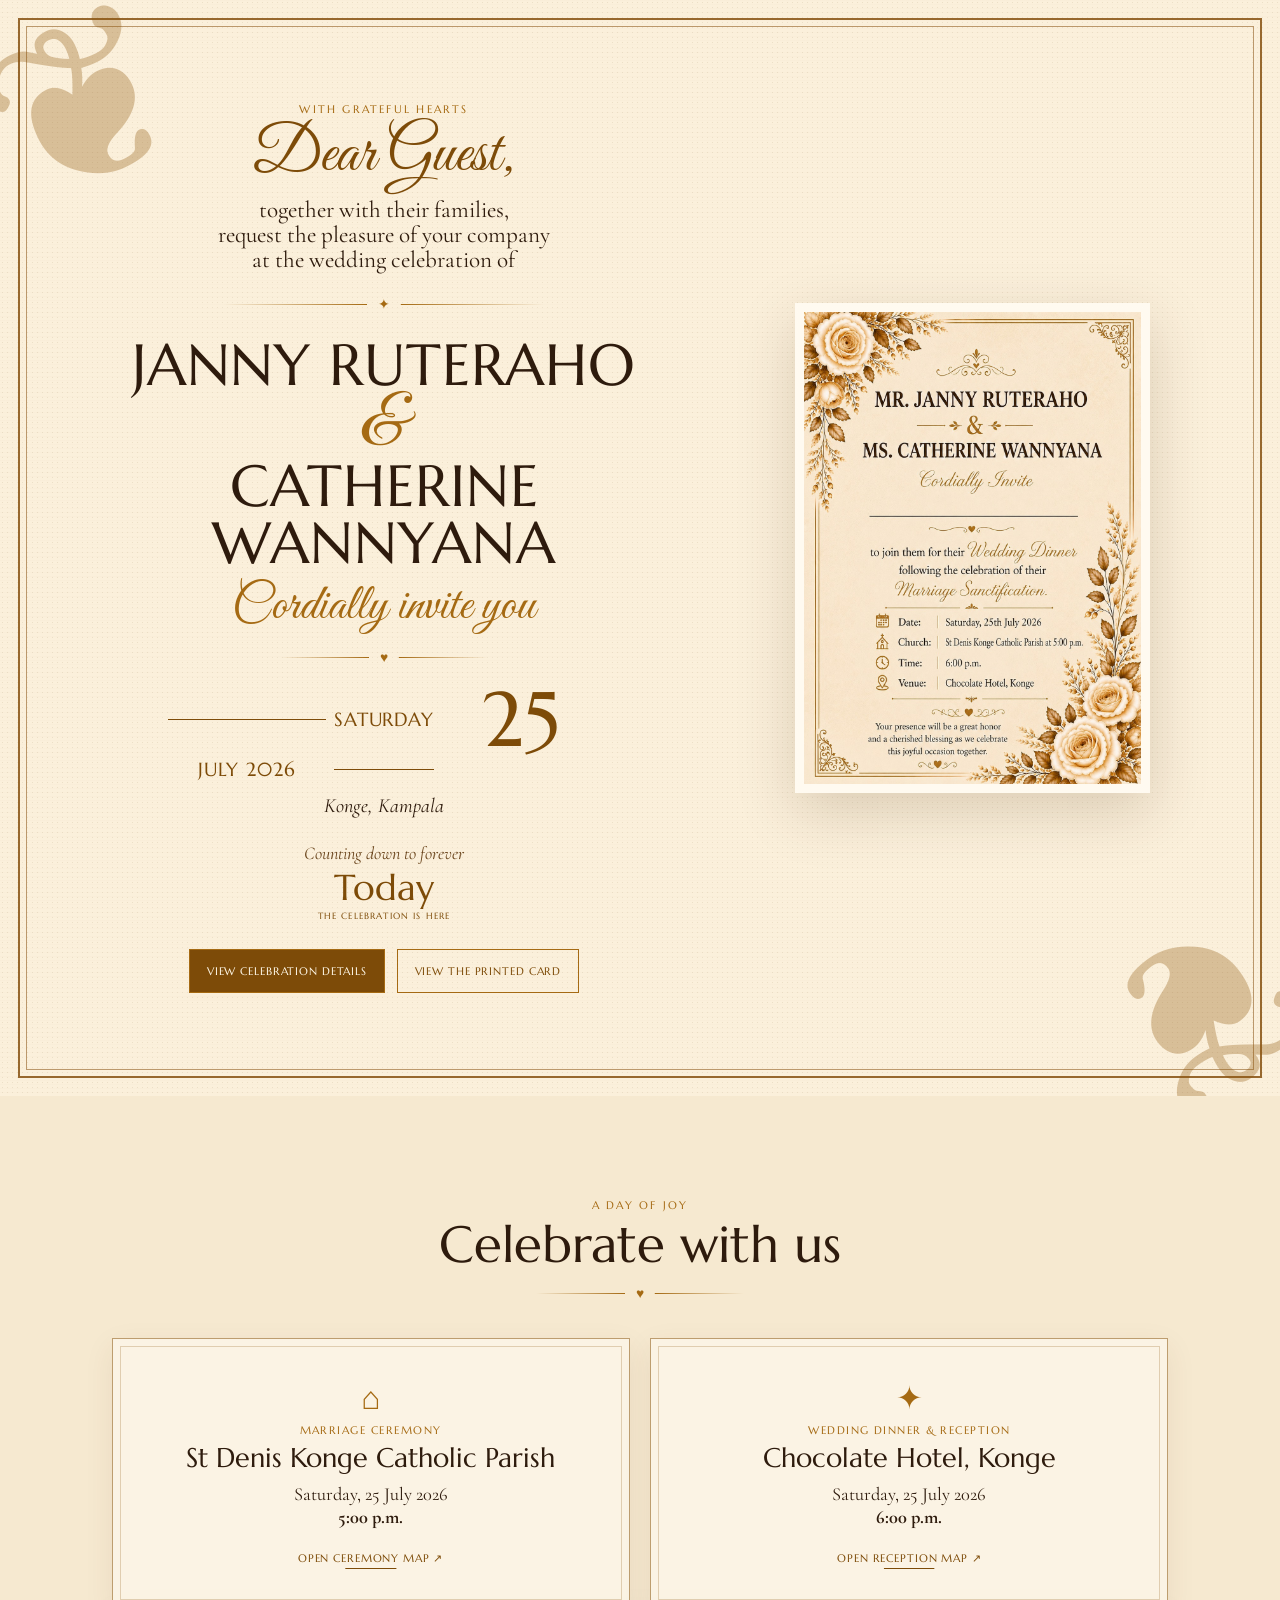
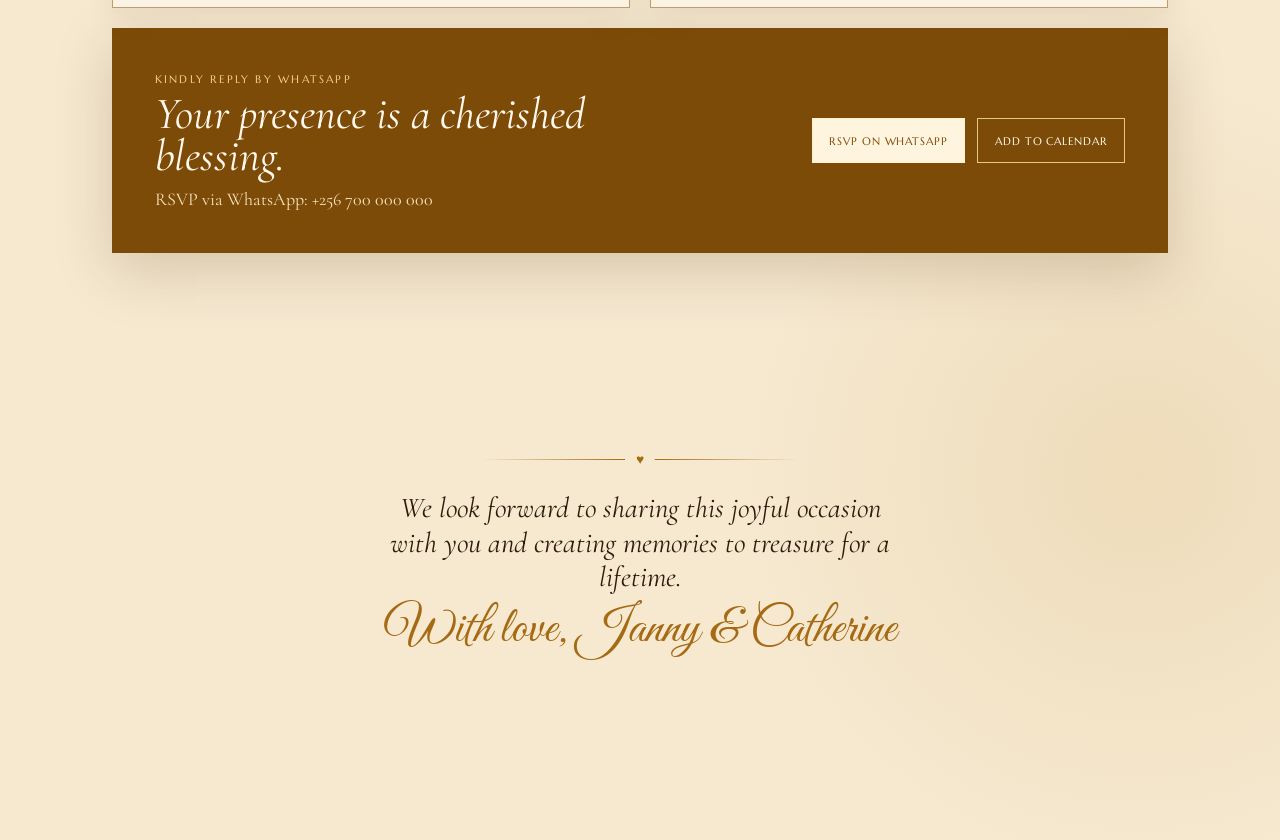
==== index.html @ 7764abf4 "made card" ====
<!doctype html>
<html lang="en">
  <head>
    <meta charset="UTF-8" />
    <meta name="viewport" content="width=device-width, initial-scale=1.0" />
    <meta name="theme-color" content="#7b5015" />
    <meta
      name="description"
      content="The wedding celebration of Janny Ruteraho and Catherine Wannyana."
    />
    <title>Janny & Catherine | Wedding Invitation</title>
    <link rel="preconnect" href="https://fonts.googleapis.com" />
    <link rel="preconnect" href="https://fonts.gstatic.com" crossorigin />
    <link
      href="https://fonts.googleapis.com/css2?family=Cormorant+Garamond:ital,wght@0,400;0,500;0,600;0,700;1,500;1,600&family=Great+Vibes&family=Marcellus&display=swap"
      rel="stylesheet"
    />
    <link rel="stylesheet" href="styles.css" />
  </head>
  <body>
    <main>
      <section class="invitation-shell" aria-labelledby="invitation-title">
        <div class="frame frame-one" aria-hidden="true"></div>
        <div class="frame frame-two" aria-hidden="true"></div>
        <div class="botanical botanical-top" aria-hidden="true">❦</div>
        <div class="botanical botanical-bottom" aria-hidden="true">❦</div>

        <div class="invitation-intro">
          <p class="eyebrow">With grateful hearts</p>
          <p class="personal-greeting">Dear <span id="guest-name">Guest</span>,</p>
          <p class="invitation-copy">together with their families,</p>
          <p class="invitation-copy">request the pleasure of your company</p>
          <p class="invitation-copy">at the wedding celebration of</p>

          <div class="ornament" aria-hidden="true"><span>✦</span></div>
          <h1 id="invitation-title">
            <span>Janny Ruteraho</span>
            <b>&amp;</b>
            <span>Catherine Wannyana</span>
          </h1>
          <p class="script-line">Cordially invite you</p>
          <div class="ornament ornament-small" aria-hidden="true"><span>♥</span></div>

          <div class="date-lockup">
            <span>Saturday</span>
            <strong>25</strong>
            <span>July 2026</span>
          </div>
          <p class="location-summary">Konge, Kampala</p>

          <div class="countdown" aria-label="Countdown to the wedding">
            <p>Counting down to forever</p>
            <div class="countdown-grid" id="countdown" aria-live="polite">
              <span><b id="days">00</b><small>Days</small></span>
              <span><b id="hours">00</b><small>Hours</small></span>
              <span><b id="minutes">00</b><small>Minutes</small></span>
              <span><b id="seconds">00</b><small>Seconds</small></span>
            </div>
          </div>

          <div class="hero-actions">
            <a class="button button-gold" href="#celebration">View celebration details</a>
            <button class="button button-plain" type="button" data-card-open>View the printed card</button>
          </div>
        </div>

        <figure class="card-preview">
          <button type="button" data-card-open aria-label="Open the full wedding invitation card">
            <img src="InvitationCard.jpeg" alt="The printed wedding invitation for Janny Ruteraho and Catherine Wannyana" />
            <span>Tap to view the invitation card</span>
          </button>
        </figure>
      </section>

      <section class="details-section" id="celebration" aria-labelledby="celebration-heading">
        <div class="section-heading">
          <p class="eyebrow">A day of joy</p>
          <h2 id="celebration-heading">Celebrate with us</h2>
          <div class="ornament ornament-small" aria-hidden="true"><span>♥</span></div>
        </div>

        <div class="schedule">
          <article class="schedule-card">
            <div class="schedule-icon" aria-hidden="true">⌂</div>
            <p class="schedule-label">Marriage ceremony</p>
            <h3>St Denis Konge Catholic Parish</h3>
            <p>Saturday, 25 July 2026<br /><strong>5:00 p.m.</strong></p>
            <a class="text-link" target="_blank" rel="noreferrer" href="https://www.google.com/maps/search/?api=1&amp;query=St%20Denis%20Konge%20Catholic%20Parish">Open ceremony map <span aria-hidden="true">↗</span></a>
          </article>

          <article class="schedule-card">
            <div class="schedule-icon" aria-hidden="true">✦</div>
            <p class="schedule-label">Wedding dinner &amp; reception</p>
            <h3>Chocolate Hotel, Konge</h3>
            <p>Saturday, 25 July 2026<br /><strong>6:00 p.m.</strong></p>
            <a class="text-link" target="_blank" rel="noreferrer" href="https://www.google.com/maps/search/?api=1&amp;query=Chocolate%20Hotel%20Konge">Open reception map <span aria-hidden="true">↗</span></a>
          </article>
        </div>

        <div class="action-panel">
          <div>
            <p class="eyebrow">Kindly reply by WhatsApp</p>
            <h2>Your presence is a cherished blessing.</h2>
            <p id="rsvp-contact" class="rsvp-contact"></p>
          </div>
          <div class="panel-buttons">
            <a id="rsvp-link" class="button button-gold" target="_blank" rel="noreferrer" href="#">RSVP on WhatsApp</a>
            <button id="calendar-button" class="button button-plain" type="button">Add to calendar</button>
          </div>
        </div>
      </section>

      <section class="note-section" aria-label="Closing note">
        <div class="note-card">
          <div class="ornament" aria-hidden="true"><span>♥</span></div>
          <p>
            We look forward to sharing this joyful occasion with you and creating
            memories to treasure for a lifetime.
          </p>
          <p class="script-line">With love, Janny &amp; Catherine</p>
        </div>
      </section>
    </main>

    <dialog class="card-dialog" id="card-dialog" aria-label="Full wedding invitation card">
      <button class="dialog-close" type="button" data-card-close aria-label="Close invitation card">×</button>
      <img src="InvitationCard.jpeg" alt="Full printed wedding invitation" />
      <a class="button button-gold" href="InvitationCard.jpeg" download>Download the card</a>
    </dialog>

    <script src="guests.js"></script>
    <script src="site.js"></script>
  </body>
</html>
---- styles.css ----
:root {
  --ink: #2e1b0d;
  --muted-ink: #69441b;
  --gold: #a56a13;
  --deep-gold: #7d4b08;
  --paper: #fbf0db;
  --paper-deep: #eed6ad;
  --white: #fffaf0;
  --shadow: 0 18px 55px rgba(73, 39, 7, 0.18);
}

* { box-sizing: border-box; }

html { scroll-behavior: smooth; }

body {
  margin: 0;
  color: var(--ink);
  background:
    radial-gradient(circle at 8% 12%, rgba(183, 125, 31, 0.13), transparent 24rem),
    radial-gradient(circle at 89% 85%, rgba(183, 125, 31, 0.12), transparent 25rem),
    #f6e9d0;
  font-family: "Cormorant Garamond", Georgia, serif;
  font-size: 18px;
}

button, a { font: inherit; }
button { cursor: pointer; }

.invitation-shell {
  position: relative;
  overflow: hidden;
  display: grid;
  grid-template-columns: minmax(0, 1.15fr) minmax(280px, 0.85fr);
  gap: clamp(2rem, 6vw, 7rem);
  max-width: 1440px;
  min-height: 100svh;
  margin: 0 auto;
  padding: clamp(4.8rem, 8vw, 8.5rem) clamp(1.35rem, 7vw, 8rem);
  background-color: var(--paper);
  background-image:
    repeating-linear-gradient(0deg, transparent 0, transparent 3px, rgba(95, 52, 4, 0.023) 4px),
    radial-gradient(rgba(111, 68, 16, 0.1) 0.75px, transparent 0.8px);
  background-size: auto, 5px 5px;
}

.frame {
  position: absolute;
  pointer-events: none;
  border: 2px solid rgba(133, 79, 14, 0.84);
}
.frame-one { inset: 18px; }
.frame-two { inset: 26px; border-width: 1px; border-color: rgba(133, 79, 14, 0.54); }

.botanical {
  position: absolute;
  z-index: 0;
  color: rgba(144, 88, 11, 0.32);
  font-size: clamp(7rem, 18vw, 16rem);
  line-height: 0.6;
  transform: rotate(-26deg);
  font-family: Georgia, serif;
  pointer-events: none;
}
.botanical-top { top: 2.3rem; left: -0.7rem; }
.botanical-bottom { right: -1rem; bottom: 1rem; transform: rotate(144deg); }

.invitation-intro, .card-preview { position: relative; z-index: 1; }
.invitation-intro { align-self: center; text-align: center; }

.eyebrow {
  margin: 0 0 0.45rem;
  color: var(--gold);
  font-family: Marcellus, Georgia, serif;
  font-size: 0.69rem;
  letter-spacing: 0.2em;
  text-transform: uppercase;
}

.personal-greeting {
  margin: 0.2rem 0 0.65rem;
  color: var(--deep-gold);
  font-family: "Great Vibes", cursive;
  font-size: clamp(2.35rem, 5vw, 4.1rem);
  line-height: 1;
}

.invitation-copy {
  max-width: 34rem;
  margin: 0 auto;
  font-size: clamp(1.16rem, 2vw, 1.45rem);
  line-height: 1.08;
}

.ornament {
  display: flex;
  align-items: center;
  justify-content: center;
  gap: 0.7rem;
  width: min(20rem, 65%);
  margin: 1.45rem auto;
  color: var(--gold);
}
.ornament::before, .ornament::after {
  content: "";
  flex: 1;
  height: 1px;
  background: linear-gradient(to right, transparent, currentColor);
}
.ornament::after { transform: scaleX(-1); }
.ornament span { font-size: 0.85rem; }
.ornament-small { width: min(13rem, 48%); margin: 0.9rem auto; }

h1 {
  display: grid;
  gap: 0.12em;
  max-width: 53rem;
  margin: 0 auto;
  font-family: Marcellus, Georgia, serif;
  font-size: clamp(2rem, 4.55vw, 4.65rem);
  font-weight: 400;
  letter-spacing: 0.015em;
  line-height: 0.98;
  text-transform: uppercase;
}
h1 b {
  color: var(--gold);
  font-family: "Great Vibes", cursive;
  font-size: 1.26em;
  font-weight: 400;
  line-height: 0.68;
  text-transform: none;
}

.script-line {
  margin: 0.45rem 0;
  color: var(--gold);
  font-family: "Great Vibes", cursive;
  font-size: clamp(2.1rem, 4vw, 3.7rem);
  line-height: 1.1;
}

.date-lockup {
  display: grid;
  grid-template-columns: 1fr auto 1fr;
  align-items: center;
  gap: 0.5rem;
  max-width: 27rem;
  margin: 1.45rem auto 0.2rem;
  color: var(--deep-gold);
  font-family: Marcellus, Georgia, serif;
  font-size: clamp(1rem, 1.5vw, 1.18rem);
  letter-spacing: 0.05em;
  text-transform: uppercase;
}
.date-lockup::before, .date-lockup::after { content: ""; height: 1px; background: currentColor; }
.date-lockup strong { font-size: clamp(3.4rem, 6vw, 5rem); font-weight: 400; line-height: 0.78; }
.location-summary { margin: 0.75rem 0; font-size: 1.26rem; font-style: italic; }

.countdown { margin: 1.5rem auto 0; }
.countdown > p { margin: 0 0 0.55rem; color: var(--muted-ink); font-style: italic; }
.countdown-grid { display: flex; justify-content: center; gap: clamp(0.5rem, 1.8vw, 1.25rem); }
.countdown-grid span { min-width: 3.2rem; color: var(--deep-gold); }
.countdown-grid b { display: block; font-family: Marcellus, Georgia, serif; font-size: clamp(1.45rem, 3vw, 2.25rem); font-weight: 400; line-height: 0.9; }
.countdown-grid small { display: block; margin-top: 0.35rem; font-family: Marcellus, Georgia, serif; font-size: 0.56rem; letter-spacing: 0.13em; text-transform: uppercase; }

.hero-actions, .panel-buttons { display: flex; flex-wrap: wrap; justify-content: center; gap: 0.75rem; margin-top: 1.65rem; }
.button {
  display: inline-flex;
  align-items: center;
  justify-content: center;
  min-height: 2.8rem;
  padding: 0.68rem 1.05rem;
  border: 1px solid var(--gold);
  border-radius: 0;
  color: var(--deep-gold);
  background: transparent;
  font-family: Marcellus, Georgia, serif;
  font-size: 0.69rem;
  letter-spacing: 0.08em;
  line-height: 1.15;
  text-align: center;
  text-decoration: none;
  text-transform: uppercase;
  transition: transform 180ms ease, background 180ms ease, color 180ms ease;
}
.button:hover, .button:focus-visible { transform: translateY(-2px); }
.button-gold { color: #fff8e8; background: var(--deep-gold); }
.button-gold:hover, .button-gold:focus-visible { background: #613801; }
.button-plain:hover, .button-plain:focus-visible { color: #fff8e8; background: var(--gold); }

.card-preview { display: grid; align-items: center; justify-content: center; }
.card-preview button {
  position: relative;
  display: block;
  width: min(100%, 28rem);
  margin: auto;
  padding: 0;
  overflow: hidden;
  border: 9px solid rgba(255, 250, 240, 0.92);
  background: #fffaf0;
  box-shadow: var(--shadow);
}
.card-preview img { display: block; width: 100%; height: auto; }
.card-preview span {
  position: absolute;
  right: 0; bottom: 0; left: 0;
  padding: 0.75rem;
  color: #fffaf0;
  background: rgba(57, 30, 5, 0.8);
  font-family: Marcellus, Georgia, serif;
  font-size: 0.65rem;
  letter-spacing: 0.12em;
  text-transform: uppercase;
  opacity: 0;
  transform: translateY(100%);
  transition: opacity 180ms ease, transform 180ms ease;
}
.card-preview button:hover span, .card-preview button:focus-visible span { opacity: 1; transform: translateY(0); }

.details-section { max-width: 1100px; margin: 0 auto; padding: clamp(4rem, 8vw, 7rem) 1.35rem; }
.section-heading { text-align: center; }
h2 { margin: 0; font-family: Marcellus, Georgia, serif; font-size: clamp(2rem, 4vw, 3.35rem); font-weight: 400; line-height: 1; }

.schedule { display: grid; grid-template-columns: repeat(2, minmax(0, 1fr)); gap: 1.3rem; margin-top: 2.25rem; }
.schedule-card { position: relative; padding: clamp(1.5rem, 4vw, 2.5rem); border: 1px solid rgba(142, 91, 20, 0.56); background: rgba(255, 251, 240, 0.62); text-align: center; box-shadow: 0 9px 28px rgba(91, 47, 3, 0.08); }
.schedule-card::before { position: absolute; inset: 7px; border: 1px solid rgba(142, 91, 20, 0.25); content: ""; pointer-events: none; }
.schedule-icon { color: var(--gold); font-size: 2rem; }
.schedule-label { margin: 0.4rem 0; color: var(--gold); font-family: Marcellus, Georgia, serif; font-size: 0.66rem; letter-spacing: 0.14em; text-transform: uppercase; }
h3 { margin: 0.35rem 0; font-family: Marcellus, Georgia, serif; font-size: clamp(1.22rem, 2.5vw, 1.7rem); font-weight: 400; line-height: 1.1; }
.schedule-card p:not(.schedule-label) { margin: 0.55rem 0 1rem; font-size: 1.15rem; line-height: 1.25; }
.text-link { position: relative; color: var(--deep-gold); font-family: Marcellus, Georgia, serif; font-size: 0.68rem; letter-spacing: 0.08em; text-decoration: none; text-transform: uppercase; }
.text-link::after { position: absolute; right: 0; bottom: -0.25rem; left: 0; height: 1px; background: currentColor; content: ""; transform: scaleX(0.35); transform-origin: center; transition: transform 180ms ease; }
.text-link:hover::after, .text-link:focus-visible::after { transform: scaleX(1); }

.action-panel { display: grid; grid-template-columns: 1fr auto; align-items: center; gap: 2rem; margin-top: 1.3rem; padding: clamp(1.6rem, 4vw, 2.7rem); color: #fff9ed; background: var(--deep-gold); box-shadow: var(--shadow); }
.action-panel .eyebrow { color: #f3d092; }
.action-panel h2 { max-width: 31rem; font-family: "Cormorant Garamond", Georgia, serif; font-size: clamp(1.8rem, 3.7vw, 2.8rem); font-style: italic; line-height: 0.95; }
.rsvp-contact { margin: 0.65rem 0 0; color: #f7e4be; }
.action-panel .button-gold { border-color: #fff1d2; color: var(--deep-gold); background: #fff5df; }
.action-panel .button-plain { border-color: #e8c77f; color: #fff9ed; }
.action-panel .button-plain:hover, .action-panel .button-plain:focus-visible { background: #fff5df; color: var(--deep-gold); }
.panel-buttons { justify-content: flex-end; margin-top: 0; }

.note-section { padding: 0 1.35rem clamp(4.5rem, 8vw, 7rem); }
.note-card { max-width: 650px; margin: 0 auto; padding: clamp(2.5rem, 6vw, 4.5rem) clamp(1.5rem, 5vw, 4rem); text-align: center; }
.note-card > p:first-of-type { margin: 0; font-size: clamp(1.35rem, 2.4vw, 1.8rem); font-style: italic; line-height: 1.2; }

.card-dialog { width: min(94vw, 46rem); max-height: 94vh; padding: 1.1rem; overflow: auto; border: 0; background: var(--paper); box-shadow: 0 20px 100px rgba(0, 0, 0, 0.45); text-align: center; }
.card-dialog::backdrop { background: rgba(35, 18, 2, 0.72); backdrop-filter: blur(3px); }
.card-dialog img { display: block; width: min(100%, 35rem); margin: 1rem auto; box-shadow: 0 6px 20px rgba(66, 36, 4, 0.25); }
.dialog-close { position: sticky; top: 0; float: right; width: 2.15rem; height: 2.15rem; border: 0; border-radius: 50%; color: #fffaf0; background: var(--deep-gold); font-size: 1.6rem; line-height: 1; }

@media (max-width: 800px) {
  .invitation-shell { grid-template-columns: 1fr; gap: 2rem; padding-top: 4.7rem; }
  .card-preview { order: -1; }
  .card-preview button { width: min(79vw, 23rem); }
  .card-preview span { opacity: 1; transform: none; }
  .schedule { grid-template-columns: 1fr; }
  .action-panel { grid-template-columns: 1fr; text-align: center; }
  .panel-buttons { justify-content: center; }
}

@media (max-width: 430px) {
  .invitation-shell { padding-right: 1rem; padding-left: 1rem; }
  .frame-one { inset: 9px; }
  .frame-two { inset: 15px; }
  .date-lockup { grid-template-columns: 1fr auto 1fr; gap: 0.25rem; font-size: 0.84rem; }
  .countdown-grid { gap: 0.45rem; }
  .countdown-grid span { min-width: 2.8rem; }
  .hero-actions, .panel-buttons { flex-direction: column; }
  .button { width: 100%; }
}

@media (prefers-reduced-motion: reduce) {
  *, *::before, *::after { scroll-behavior: auto !important; transition-duration: 0.01ms !important; }
}
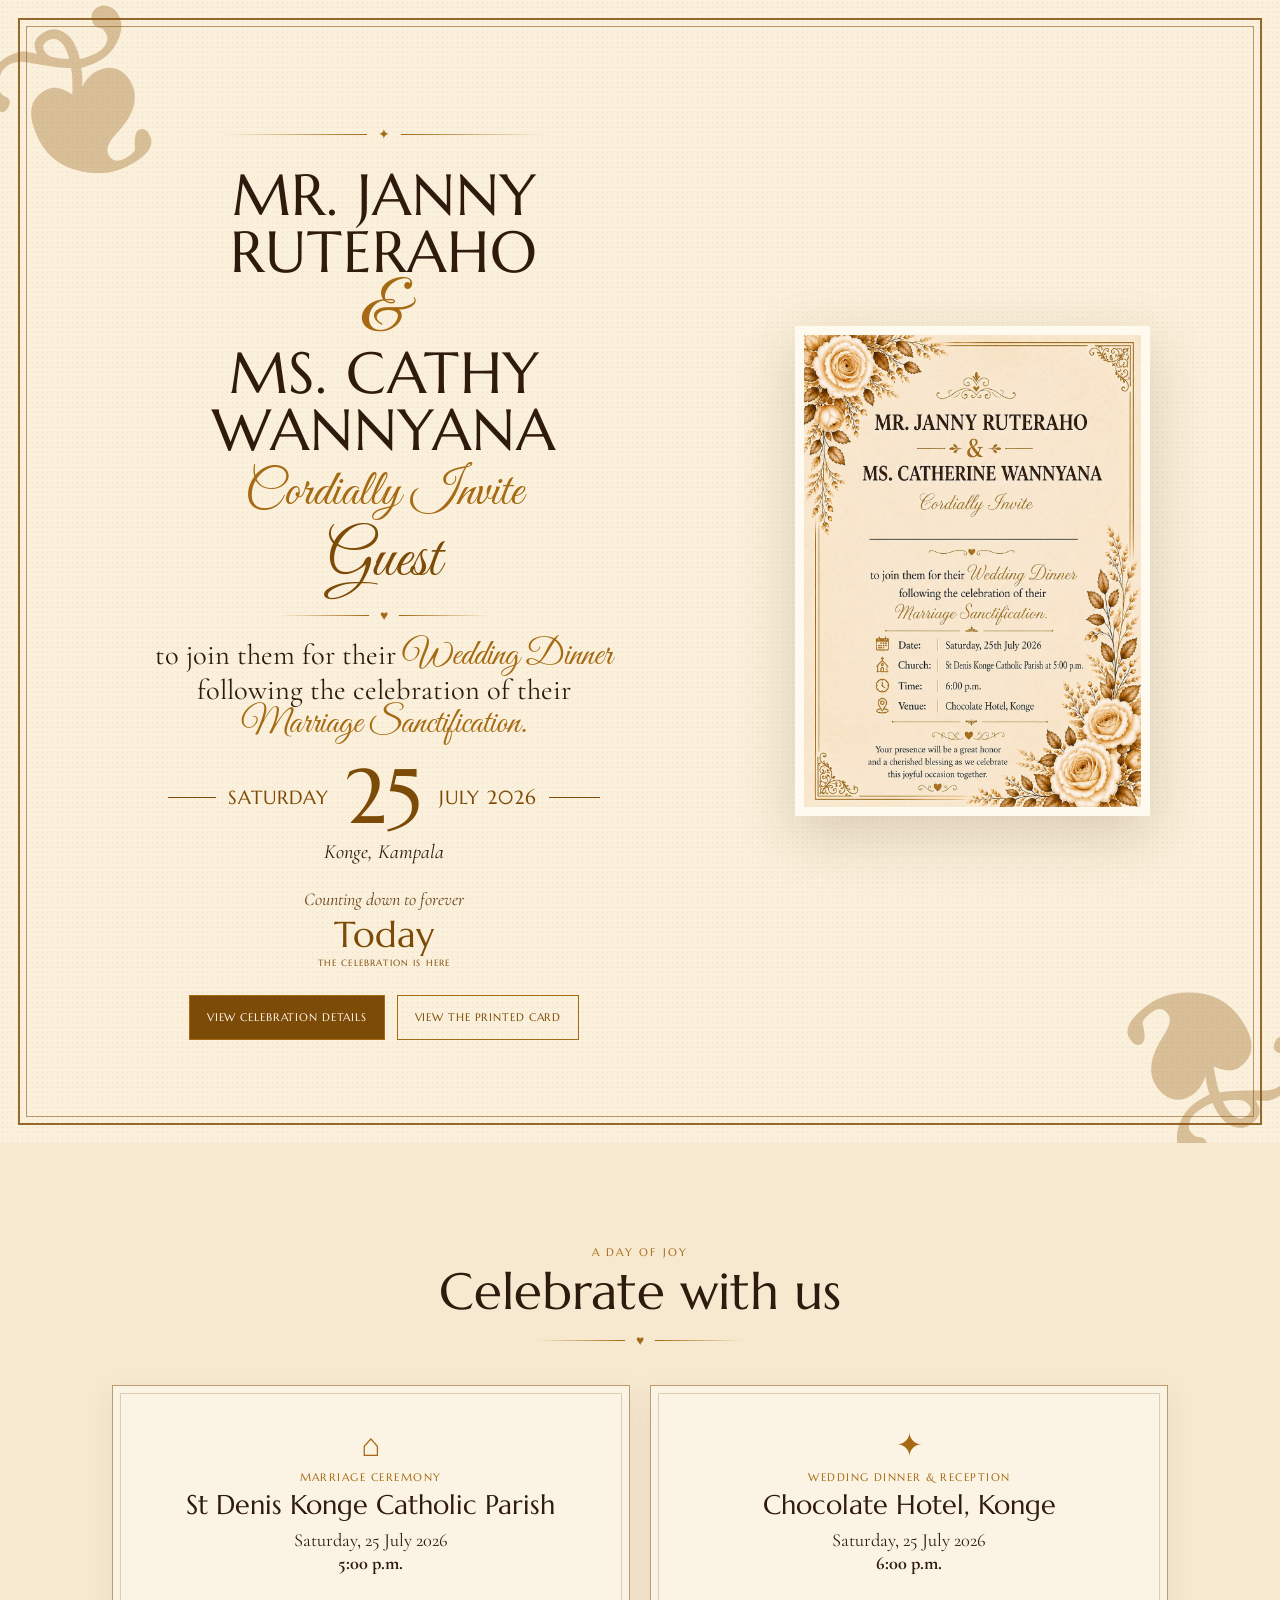
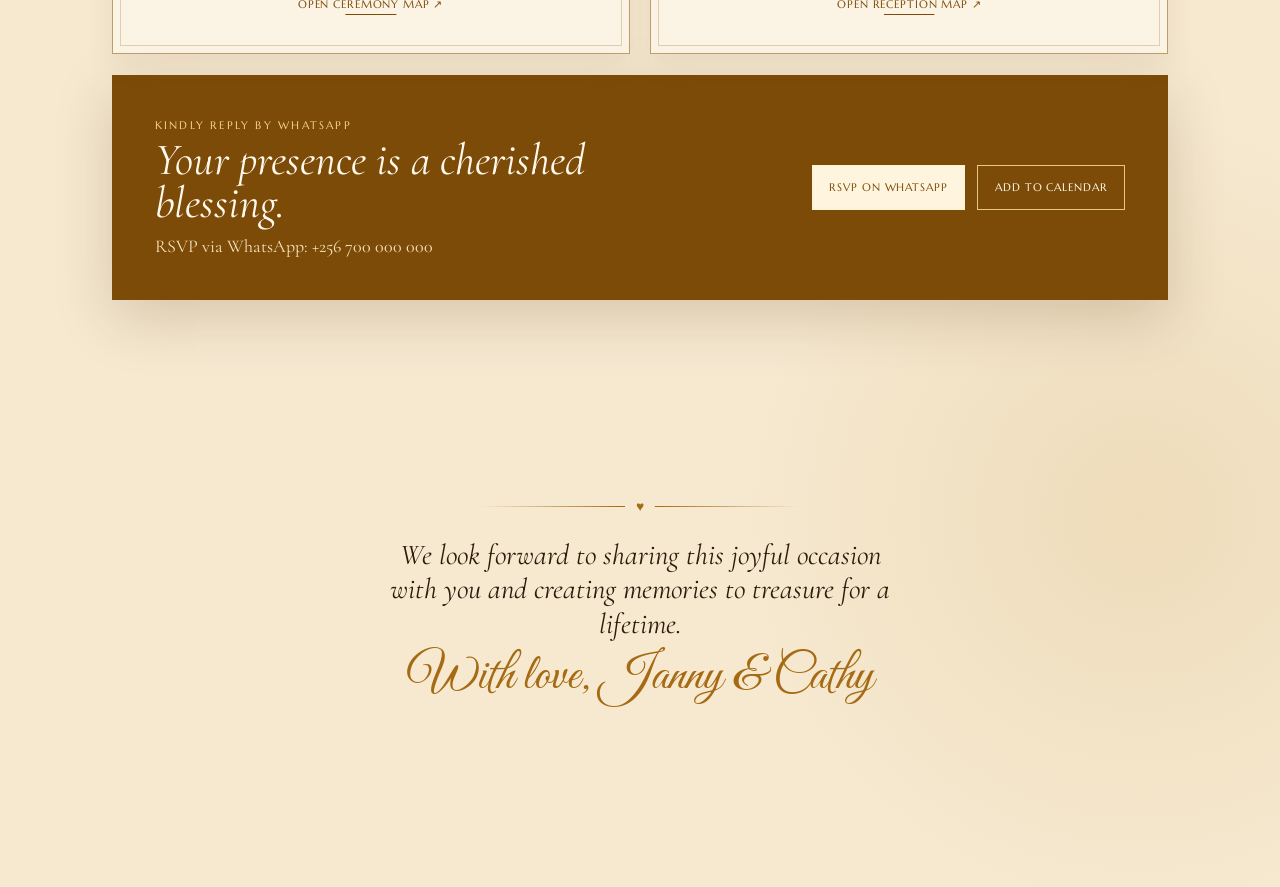
==== commit 244d42cf: "changed the card message" ====
--- a/index.html
+++ b/index.html
@@ -6,9 +6,9 @@
     <meta name="theme-color" content="#7b5015" />
     <meta
       name="description"
-      content="The wedding celebration of Janny Ruteraho and Catherine Wannyana."
+      content="The wedding celebration of Mr. Janny Ruteraho and Ms. Cathy Wannyana."
     />
-    <title>Janny & Catherine | Wedding Invitation</title>
+    <title>Janny & Cathy | Wedding Invitation</title>
     <link rel="preconnect" href="https://fonts.googleapis.com" />
     <link rel="preconnect" href="https://fonts.gstatic.com" crossorigin />
     <link
@@ -26,25 +26,24 @@
         <div class="botanical botanical-bottom" aria-hidden="true">❦</div>
 
         <div class="invitation-intro">
-          <p class="eyebrow">With grateful hearts</p>
-          <p class="personal-greeting">Dear <span id="guest-name">Guest</span>,</p>
-          <p class="invitation-copy">together with their families,</p>
-          <p class="invitation-copy">request the pleasure of your company</p>
-          <p class="invitation-copy">at the wedding celebration of</p>
-
           <div class="ornament" aria-hidden="true"><span>✦</span></div>
           <h1 id="invitation-title">
-            <span>Janny Ruteraho</span>
+            <span>Mr. Janny Ruteraho</span>
             <b>&amp;</b>
-            <span>Catherine Wannyana</span>
+            <span>Ms. Cathy Wannyana</span>
           </h1>
-          <p class="script-line">Cordially invite you</p>
+          <p class="script-line">Cordially Invite</p>
+          <p class="personal-greeting"><span id="guest-name">Guest</span></p>
           <div class="ornament ornament-small" aria-hidden="true"><span>♥</span></div>
+          <p class="invitation-message">
+            to join them for their <em>Wedding Dinner</em> following the celebration of
+            their <em>Marriage Sanctification.</em>
+          </p>
 
           <div class="date-lockup">
-            <span>Saturday</span>
+            <span class="date-side date-side-left">Saturday</span>
             <strong>25</strong>
-            <span>July 2026</span>
+            <span class="date-side date-side-right">July 2026</span>
           </div>
           <p class="location-summary">Konge, Kampala</p>
 
@@ -117,7 +116,7 @@
             We look forward to sharing this joyful occasion with you and creating
             memories to treasure for a lifetime.
           </p>
-          <p class="script-line">With love, Janny &amp; Catherine</p>
+          <p class="script-line">With love, Janny &amp; Cathy</p>
         </div>
       </section>
     </main>
--- a/styles.css
+++ b/styles.css
@@ -85,11 +85,18 @@
   line-height: 1;
 }
 
-.invitation-copy {
-  max-width: 34rem;
+.invitation-message {
+  max-width: 35rem;
   margin: 0 auto;
-  font-size: clamp(1.16rem, 2vw, 1.45rem);
-  line-height: 1.08;
+  font-size: clamp(1.32rem, 2.35vw, 1.78rem);
+  line-height: 1.05;
+}
+.invitation-message em {
+  color: var(--gold);
+  font-family: "Great Vibes", cursive;
+  font-size: 1.27em;
+  font-style: normal;
+  white-space: nowrap;
 }
 
 .ornament {
@@ -142,9 +149,9 @@
 
 .date-lockup {
   display: grid;
-  grid-template-columns: 1fr auto 1fr;
+  grid-template-columns: minmax(5.2rem, 1fr) auto minmax(5.2rem, 1fr);
   align-items: center;
-  gap: 0.5rem;
+  gap: clamp(0.4rem, 1.3vw, 1rem);
   max-width: 27rem;
   margin: 1.45rem auto 0.2rem;
   color: var(--deep-gold);
@@ -153,7 +160,11 @@
   letter-spacing: 0.05em;
   text-transform: uppercase;
 }
-.date-lockup::before, .date-lockup::after { content: ""; height: 1px; background: currentColor; }
+.date-side { display: flex; align-items: center; gap: clamp(0.3rem, 1vw, 0.75rem); white-space: nowrap; }
+.date-side::before, .date-side::after { content: ""; flex: 1; height: 1px; min-width: 0.75rem; background: currentColor; }
+.date-side-left::after, .date-side-right::before { display: none; }
+.date-side-left { justify-content: flex-end; }
+.date-side-right { justify-content: flex-start; }
 .date-lockup strong { font-size: clamp(3.4rem, 6vw, 5rem); font-weight: 400; line-height: 0.78; }
 .location-summary { margin: 0.75rem 0; font-size: 1.26rem; font-style: italic; }
 
@@ -266,6 +277,8 @@
   .frame-one { inset: 9px; }
   .frame-two { inset: 15px; }
   .date-lockup { grid-template-columns: 1fr auto 1fr; gap: 0.25rem; font-size: 0.84rem; }
+  .date-side { gap: 0.25rem; }
+  .date-side::before, .date-side::after { min-width: 0.4rem; }
   .countdown-grid { gap: 0.45rem; }
   .countdown-grid span { min-width: 2.8rem; }
   .hero-actions, .panel-buttons { flex-direction: column; }
